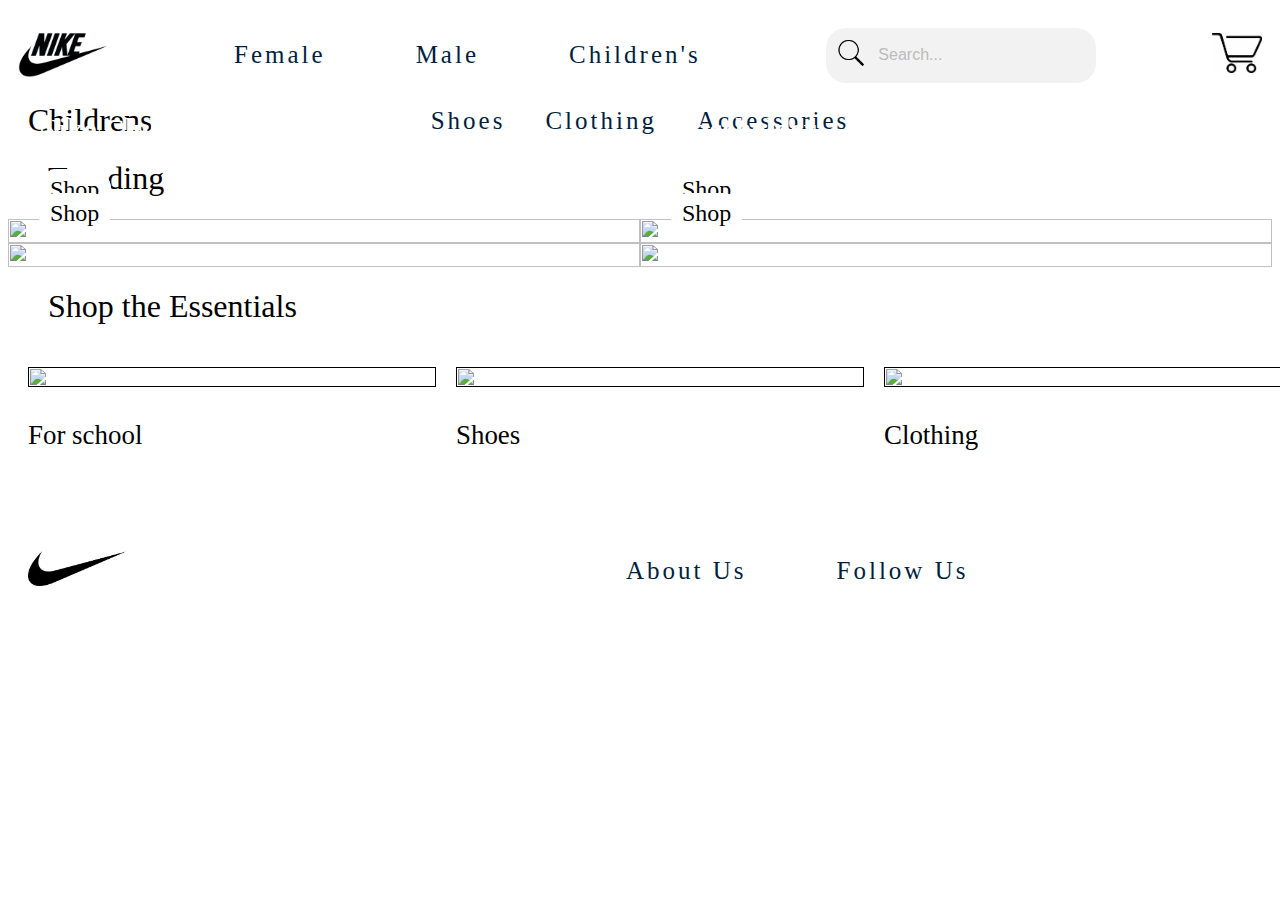
==== children.html @ 0790bfa0 "Add files via upload" ====
<!DOCTYPE html>
<html lang="en">
  <head>
    <meta charset="UTF-8">
    <meta name="viewport" content="width=device-width, initial-scale=1.0">
    <title> Мій сайт </title>
    <link rel="stylesheet" href="children.css">
    <link rel="stylesheet" href="women.css">
  </head>
<body>
    <header>
      <div class="menu-header">
        <div class="logo-menu">
            <a href="index.html">
              <img src="images/nike.png">
            </a>
        </div>

        <ul class="menu-elements">
          <li> <a href="women.html"> Female </a>  </li>
          <li> <a href="men.html"> Male </a>  </li>
          <li> <a href="children.html"> Children's </a>  </li>
        </ul>

        <div class="search-box">
          <span class="search-icon"> <img src="images/search-ikon.png" width="30px" height="30px"> </span>
          <input type="text" placeholder="Search...">
        </div>

        <div class="shopping-cart-ikon">
          <a href=""> <img src="images/shopping-cart.jpg"> </a>
        </div>
      </div>
    </header>

    <main>
      <div class="children-menu">
        <h1>Childrens</h1>
        
        <ul class = "children-elements">
          <li> <a href=""> Shoes </a>  </li>
          <li> <a href=""> Clothing </a>  </li>
          <li> <a href=""> Accessories </a>  </li>
        </ul>
      </div>
        
      <div>
        <h1 style="text-align: left;">Trending</h1>
        <div class="pics">

          <div class="first-row">
            <div class="pic1">
              <img src="images/kid.png" style="height: 100%; width: 100%;">
              <div class="text-on-pic1">
                <p>
                  Didn't Take A Sweat
                </p>
                <h3>
                  Nike Club Fleece Hoodie
                </h3>
                <a href="">Shop</a>
              </div>
            </div>
            <div class="pic2">
              <img src="images/nerds.png" style="height: 100%; width: 100%;">
              <div class="text-on-pic2">
                <p>
                  placeholder
                </p>
                <h3>
                  placeholder
                </h3>
                <a href="">Shop</a>
              </div>
            </div>
          </div>

          <div class="second-row">
            <div class="pic3">
              <img src="images/qwerty.png" style="height: 100%; width: 100%;">
              <div class="text-on-pic3">
                <p>
                  placeholder
                </p>
                <h3>
                  Nike City Pack Crew Tracksuit Children
                </h3>
                <a href="">Shop</a>
              </div>
            </div>
            <div class="pic4">
              <img src="images/revolution.png" style="height: 100%; width: 100%;">
              <div class="text-on-pic4">
                <p>
                  placeholder
                </p>
                <h3>
                  Revolution 6
                </h3>
                <a href="">Shop</a>
              </div>
            </div>
          </div>

        </div>
      </div>

      <div>
        <h1 style="text-align: left;">Shop the Essentials</h1>
        <div class="pic-page">
          <div class="for-school">
            <a href="">
              <img src="images/for-school.png" style="height: 100%; width: 100%;">
              <h3>For school</h3>
            </a>
          </div>
      
          <div class="shoes">
            <a href="">
              <img src="images/blue-shoe.png" style="height: 100%; width: 100%;">
              <h3>Shoes</h3>
            </a>
          </div>
      
          <div class="clothing">
            <a href="">
              <img src="images/clothing.png" style="height: 100%; width: 100%;">
              <h3>Clothing</h3>
            </a>
          </div>
        </div>
      </div>
      

    </main>

    <footer>
      <div class="footer-menu">
        <div class="footer-logo">
          <img src="images/Nike footer.png" width = "98px" height = "auto">
        </div>
        <ul class="footer-elements">
          <li> <a href=""> About Us </a>  </li>
          <li> <a href=""> Follow Us </a>  </li>
        </ul>
      </div>
    </footer>
</body>
</html>
---- children.css ----
header {
    position: sticky;
    top: 0;
    width: 100%;
    z-index: 1000;
    background-color: white; 
}

.menu-header {
    display: flex;
    justify-content: space-between;
    align-items: center;
    padding: 10px;
    background-color: white;
}

.logo-menu img {
    height: 70px;
    width: auto;
}

.menu-elements {
    list-style-type: none;
    margin: 0;
    padding: 0;
    display: flex;
    gap: 70px;

}

.menu-elements li {
    display: inline;
}

.menu-elements li a {
    text-decoration: none;
    color: #001F3F;
    font-family: 'Futura', Bold Condensed Oblique;
    font-weight: 300;
    letter-spacing: 3px;
    font-size: 25px;
    padding: 10px;
    transition: color 0.3s ease;

}

.menu-elements li a:hover {
    color: #007BFF;
}

.search-box {
    display: flex;
    align-items: center;
    background-color: #f2f2f2;
    border-radius: 20px;
    padding: 10px;
    width: 250px;
}

.search-icon {
    font-size: 18px;
    margin-right: 10px;
}

input[type="text"] {
    border: none;
    background-color: transparent;
    outline: none;
    width: 100%;
    font-size: 16px;
    color: #333;
}

input[type="text"]::placeholder {
    color: #bbb;
}

.shopping-cart-ikon a img{
    width: 50px;
    height: auto;
}

.children-menu {
    display: flex;
    align-items: center;
    background-color: white;
    padding: 0 20px;
    position: relative; 
}

.children-menu h1 {
    font-weight: normal;
    margin: 0;
}

.children-elements {
    display: flex;
    justify-content: center;
    list-style: none;
    padding: 0;
    margin: 0;
    position: absolute;       
    left: 50%;                
    transform: translateX(-50%);
}

.children-elements li {
    margin: 0 10px;
}

.children-elements li a {
    text-decoration: none;
    color: #001F3F;
    font-family: 'Futura', Bold Condensed Oblique;
    font-weight: 300;
    letter-spacing: 3px;
    font-size: 25px;
    padding: 10px;
    transition: color 0.3s ease;
}

.children-elements li a:hover {
    color: #007BFF;
}

.pics {
    display: flex;
    flex-direction: column;
    align-items: center;
    width: 100%;
}
  
.first-row,
.second-row {
    display: flex;
    justify-content: center;
    width: 100%;
    height: 100%;
}
  



.pic-page {
    display: flex;
    justify-content: space-around;
    align-items: center;
    width: 100%;
}

.for-school, .shoes, .clothing {
    flex: 1;
    text-align: start;
    max-width: 100%;
    height: auto;
    position: relative;
}

.for-school a, .shoes a, .clothing a{
    text-decoration: none; 
    font-family: 'Futura', Bold Condensed Oblique;
    font-size: 23px;
    color: black; 
}

.for-school a:hover, .shoes a:hover, .clothing a:hover {
    color: #007BFF;
}



.for-school h3, .shoes h3, .clothing h3 {
    font-weight: 500;
}

h1 {
    font-weight: normal;
    margin-left: 40px;
}



.footer-menu {
    position: relative;
    align-items: center;
    align-content: center;
    display: flex;
    margin-top: 20px;
    background: #FFFFFF;

}
.footer-logo{
    margin-left: 20px;

}
.footer-elements {
    display: flex;
    justify-content: center;
    align-items: center;
    list-style-type: none;
    gap: 70px;
    margin-left: 450px;

}

.footer-elements li {
    text-align: center;
    display: inline;
    padding-top: 23px;
    padding-bottom: 23px;
}

.footer-elements li a {
    text-decoration: none;
    color: #001F3F;
    font-family: 'Futura', Bold Condensed Oblique;
    font-weight: 300;
    letter-spacing: 3px;
    font-size: 25px;
    padding: 10px;
    transition: color 0.3s ease;
}

.footer-elements li a:hover {
    color: #007BFF;
}
---- women.css ----
header {
    position: sticky;
    top: 0;
    width: 100%;
    z-index: 1000;
    background-color: white; 
}


.menu-header {
    display: flex;
    justify-content: space-between;
    align-items: center;
    padding: 10px;
    background-color: white;
}

.logo-menu img {
    height: 70px;
    width: auto;
}

.menu-elements {
    list-style-type: none;
    margin: 0;
    padding: 0;
    display: flex;
    gap: 70px;

}

.menu-elements li {
    display: inline;
}

.menu-elements li a {
    text-decoration: none;
    color: #001F3F;
    font-family: 'Futura', Bold Condensed Oblique;
    font-weight: 300;
    letter-spacing: 3px;
    font-size: 25px;
    padding: 10px;
    transition: color 0.3s ease;

}

.menu-elements li a:hover {
    color: #007BFF;
}

.search-box {
    display: flex;
    align-items: center;
    background-color: #f2f2f2;
    border-radius: 20px;
    padding: 10px;
    width: 250px;
}

.search-icon {
    font-size: 18px;
    margin-right: 10px;
}

input[type="text"] {
    border: none;
    background-color: transparent;
    outline: none;
    width: 100%;
    font-size: 16px;
    color: #333;
}

input[type="text"]::placeholder {
    color: #bbb;
}

.shopping-cart-ikon a img{
    width: 50px;
    height: auto;
}

.women-menu {
    display: flex;
    justify-content: space-between;
    align-items: center;
    padding-right: 30%;
    background-color: white;
}
.women-text{
    display: flex;
    justify-content: center;
}
.women-elements {
    list-style-type: none;
    margin: 0;
    padding: 0;
    display: flex;
    gap: 70px;
    
}

.women-elements li {
    display: inline;
}

.women-elements li a {
    text-decoration: none;
    color: #001F3F;
    font-family: 'Futura', Bold Condensed Oblique;
    font-weight: 300;
    letter-spacing: 3px;
    font-size: 25px;
    padding: 10px;
    transition: color 0.3s ease;

}

.women-elements li a:hover {
    color: #007BFF;
}

.pics {
    display: flex;
    flex-direction: column;
    align-items: center;
    width: 100%;
  }
  
.first-row,
.second-row {
    display: flex;
    justify-content: center;
    width: 100%;
}
  
.pic1, .pic2, .pic3, .pic4 {
    flex: 1;
    max-width: 100%;
    height: auto;
    position: relative;
}
  
.text-on-pic1, .text-on-pic2, .text-on-pic3, .text-on-pic4 {
    position: absolute;
    font-family: 'Futura', Bold Condensed Oblique;
    font-weight: 500;
    font-size: 25px;
    bottom: 40px; /* Отступ от нижнего края */
    left: 30px; /* Отступ от левого края */
    color: white; /* Цвет текста */
  }

.text-on-pic1 a, .text-on-pic2 a, .text-on-pic3 a, .text-on-pic4 a {
    color: black; /* Цвет текста */
    border: 2px solid white; /* Белая рамка */
    border-radius: 30px; /* Закругленные углы */
    padding: 5px 10px; /* Отступы внутри кнопки */
    text-decoration: none; /* Убираем подчеркивание */
    background-color: rgb(255, 255, 255); /* Полупрозрачный фон, если требуется */
    font-size: 24px;
    line-height: 24px;
    font-family: 'Futura', Bold Condensed Oblique;
}

.text-on-pic1 a:hover, .text-on-pic2 a:hover, .text-on-pic3 a:hover, .text-on-pic4 a:hover {
    background-color:  rgb(193, 193, 193);
    border: 2px solid rgb(193, 193, 193);
}
.pic-page {
    display: flex;
    overflow-x: auto;
    align-items: center;
    padding: 20px;
    gap: 20px;
    width: 100%;
}
.colored-pictures{
    display: flex;
    gap: 20px;
    border-radius: 8px;
}
.clothing, .shoes, .bras-Leggings, .colored-pictures {
    flex: 1;
    text-align: start;
    max-width: 100%;
    border-radius: 8px;
    height: auto;
    position: relative;
}
.clothing a, .shoes a, .bras-Leggings a, .colored-pictures a{
    text-decoration: none; 
    font-family: 'Futura', Bold Condensed Oblique;
    border-radius: 8px;
    font-size: 23px;
    color: black; 
}
.clothing a:hover, .shoes a:hover, .bras-Leggings a:hover, .colored-pictures a:hover {
    color: #007BFF;
    border-radius: 8px;
}


.clothing h3, .shoes h3, .bras-Leggings h3, .colored-pictures h3 {
    font-weight: 500;
    border-radius: 8px;
    color: inherit;
}
h1 {
    font-weight: normal;
    margin-left: 40px;
}

.footer-menu {
    position: relative;
    align-items: center;
    align-content: center;
    display: flex;
    margin-top: 20px;
    background: #FFFFFF;

}
.footer-logo{
    margin-left: 20px;

}
.footer-elements {
    display: flex;
    justify-content: center;
    align-items: center;
    list-style-type: none;
    gap: 70px;
    margin-left: 450px;

}

.footer-elements li {
    text-align: center;
    display: inline;
    padding-top: 23px;
    padding-bottom: 23px;
}

.footer-elements li a {
    text-decoration: none;
    color: #001F3F;
    font-family: 'Futura', Bold Condensed Oblique;
    font-weight: 300;
    letter-spacing: 3px;
    font-size: 25px;
    padding: 10px;
    transition: color 0.3s ease;
}

.footer-elements li a:hover {
    color: #007BFF;
}
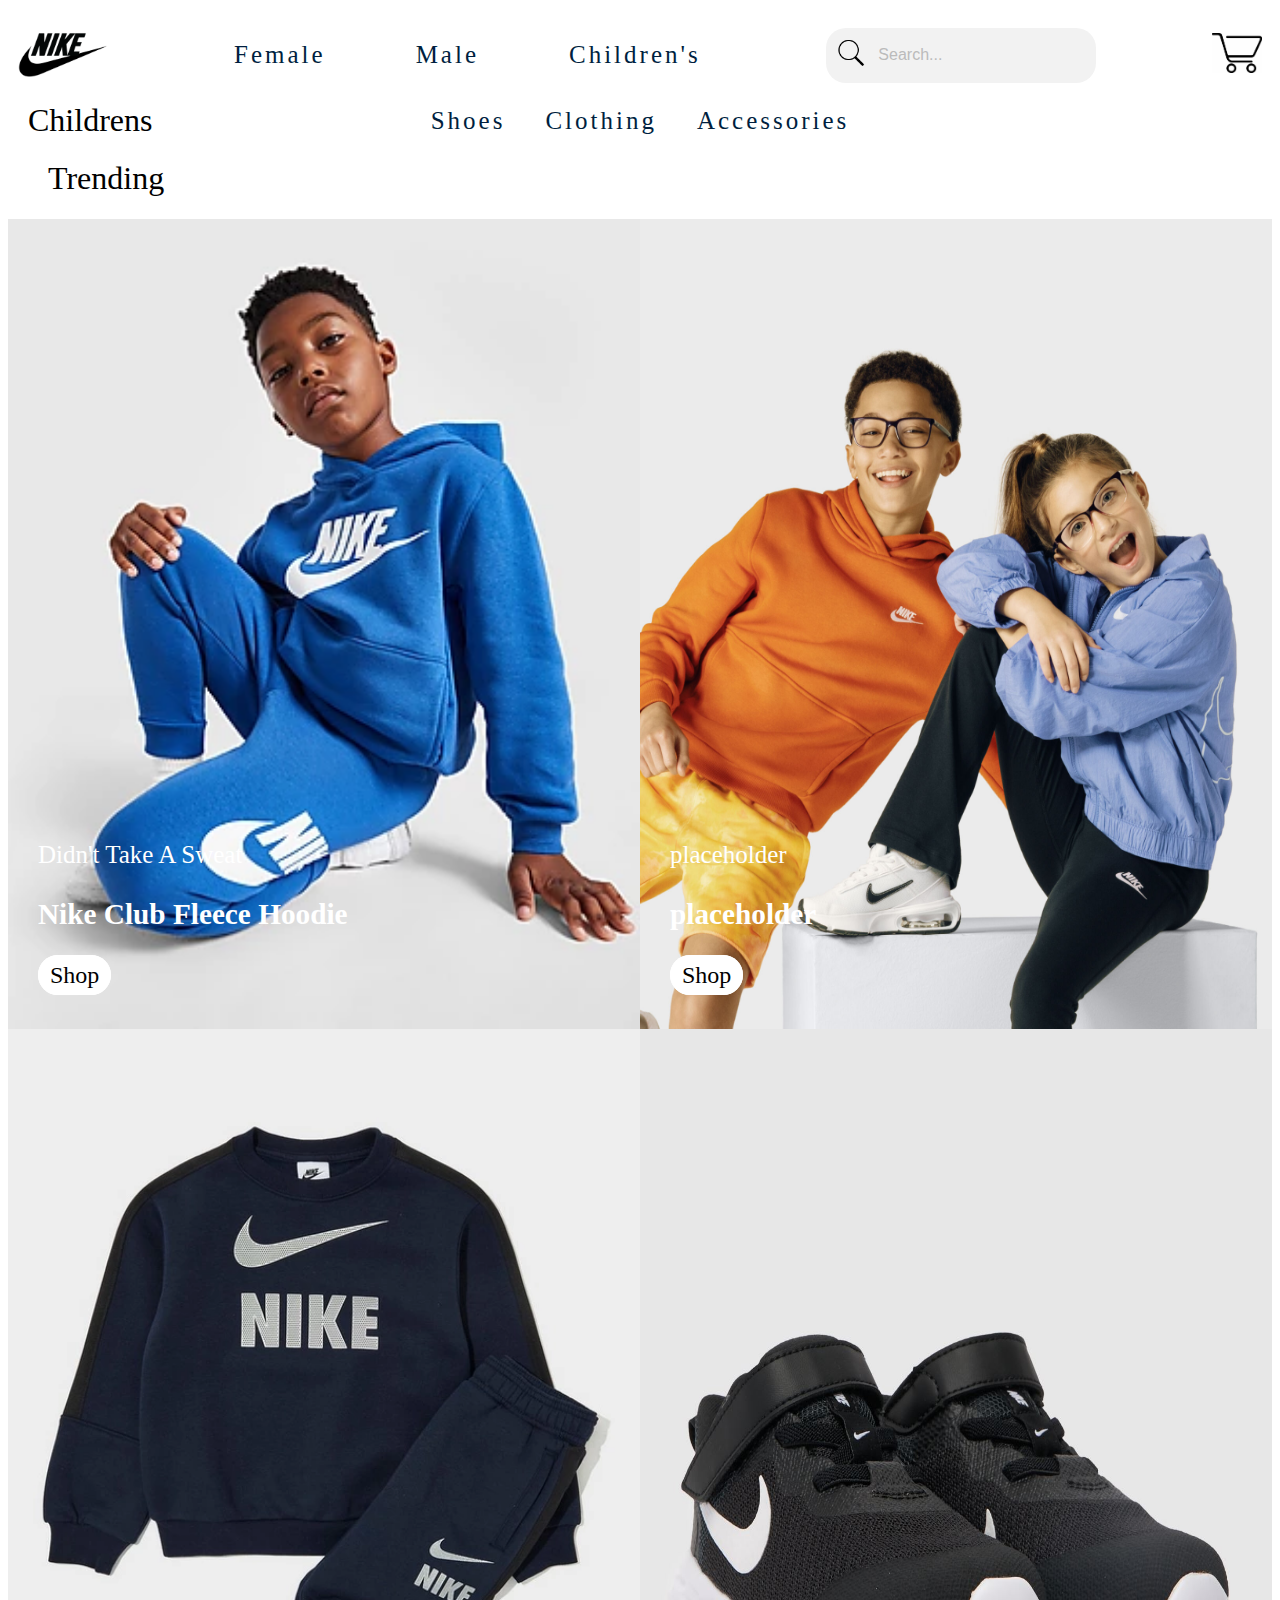
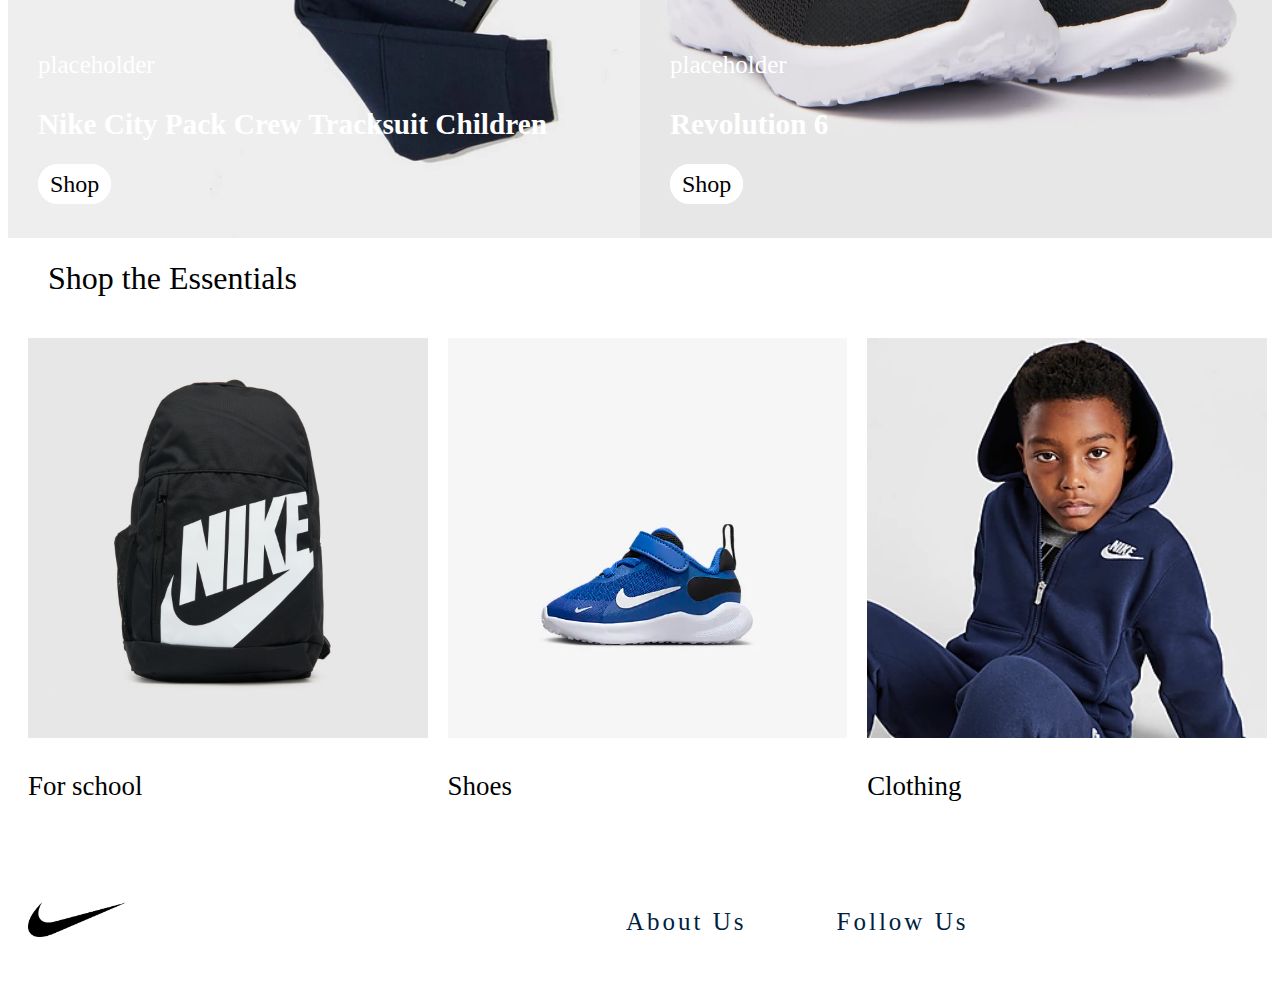
==== commit ca6bed5c: "Add files via upload" ====
--- a/children.html
+++ b/children.html
@@ -116,7 +116,7 @@
           </div>
       
           <div class="shoes">
-            <a href="">
+            <a href="children-shoes.html">
               <img src="images/blue-shoe.png" style="height: 100%; width: 100%;">
               <h3>Shoes</h3>
             </a>
--- a/women.css
+++ b/women.css
@@ -87,6 +87,10 @@
     align-items: center;
     padding-right: 30%;
     background-color: white;
+}
+.women-menu h1 {
+    font-weight: normal;
+    margin: 5px;
 }
 .women-text{
     display: flex;
@@ -174,11 +178,13 @@
     align-items: center;
     padding: 20px;
     gap: 20px;
-    width: 100%;
+    width: 98%;
 }
 .colored-pictures{
     display: flex;
     gap: 20px;
+    width: 90%;
+    height: 90%;
     border-radius: 8px;
 }
 .clothing, .shoes, .bras-Leggings, .colored-pictures {
